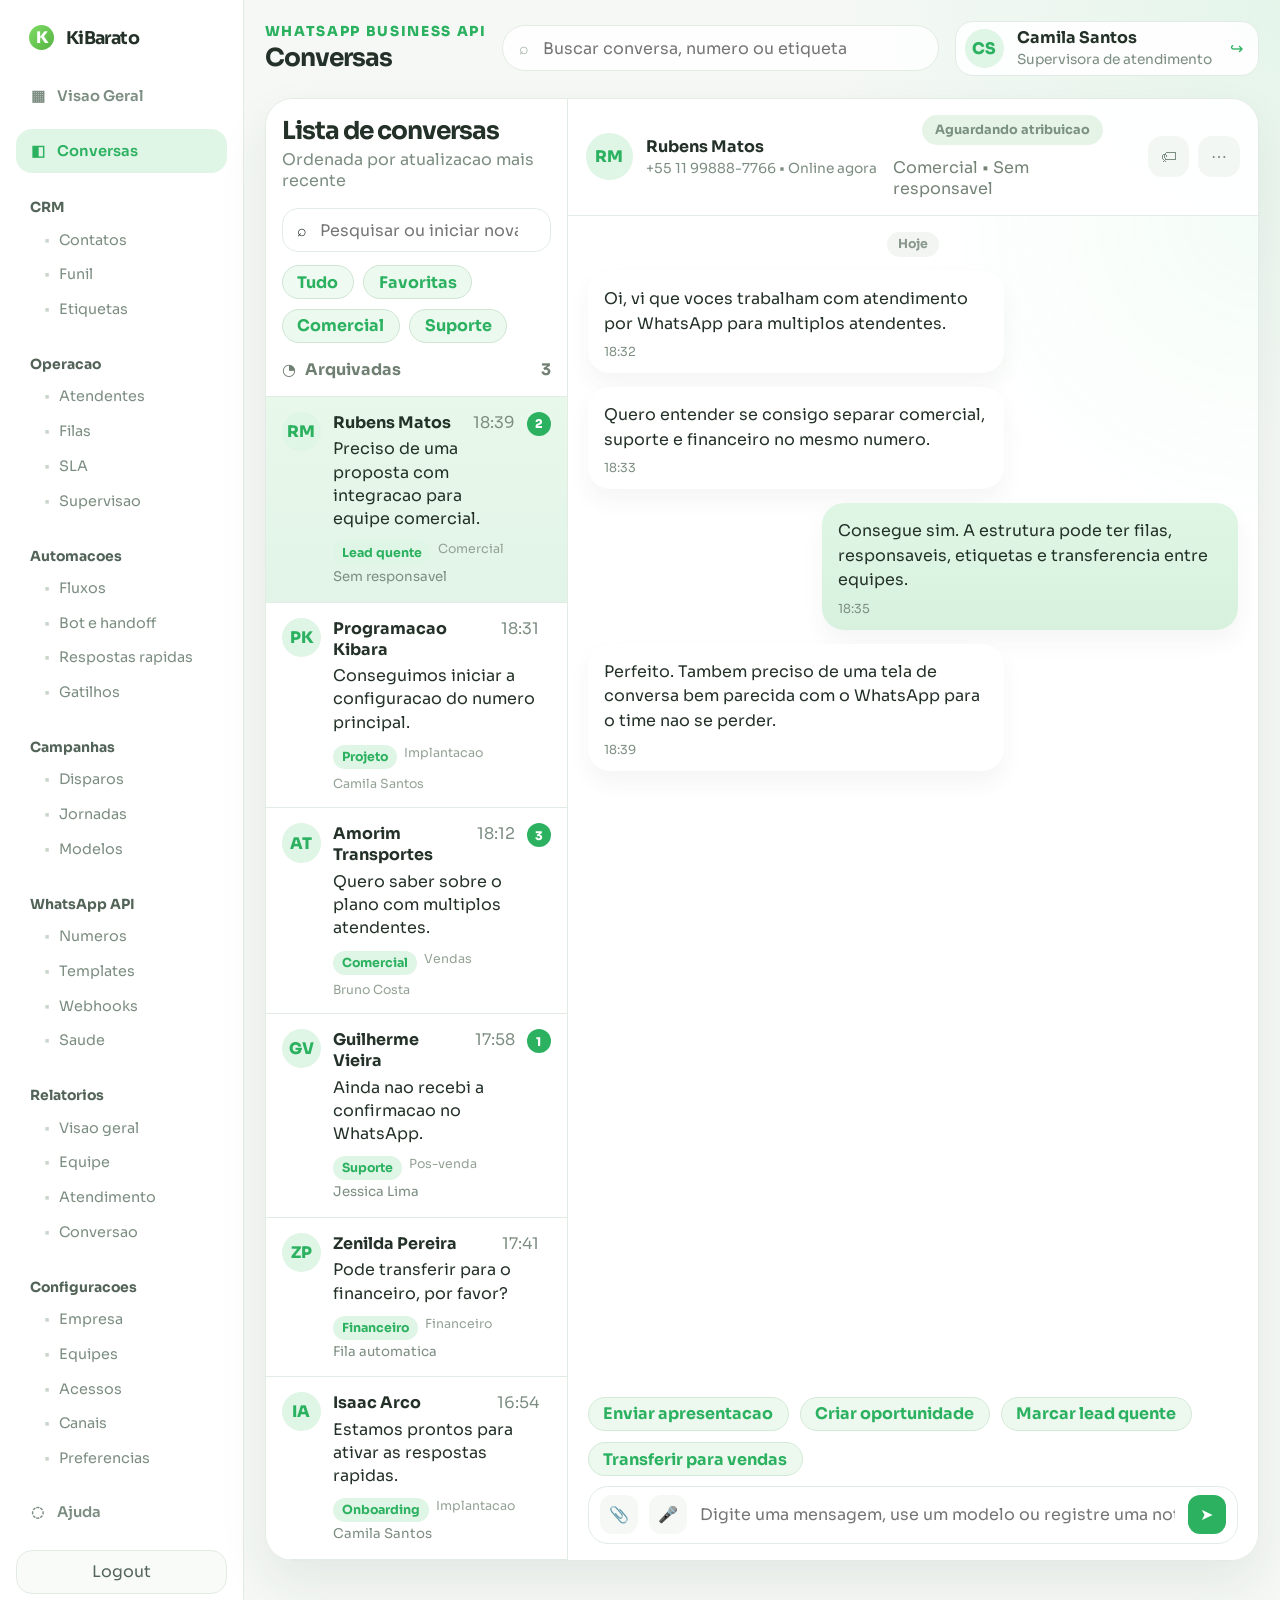
==== dashboard-atendimento-whatsapp/index.html @ d77c612b "Add WhatsApp service dashboard template" ====
<!doctype html>
<html lang="pt-BR">
  <head>
    <meta charset="utf-8" />
    <meta http-equiv="X-UA-Compatible" content="IE=edge" />
    <meta name="viewport" content="width=device-width, initial-scale=1" />
    <title>Dashboard Atendimento WhatsApp | Template</title>
    <meta
      name="description"
      content="Template de dashboard para sistema de atendimento via WhatsApp com sidebar, lista de conversas, area de chat, status e acoes operacionais."
    />
    <meta name="theme-color" content="#f6faf6" />
    <meta name="robots" content="index, follow" />
    <link rel="canonical" href="https://rubensmatos.github.io/dashboard-atendimento-whatsapp/" />
    <link rel="icon" href="/favicon.ico" sizes="any" />
    <link rel="icon" href="/assets/img/favicon.svg" type="image/svg+xml" />
    <link rel="stylesheet" href="/dashboard-atendimento-whatsapp/assets/css/styles.css" />
  </head>
  <body>
    <a class="skip-link" href="#conteudo">Pular para o conteudo principal</a>

    <main class="app-shell" id="conteudo">
      <aside class="sidebar">
        <div class="brand">
          <div class="brand-mark">K</div>
          <div class="brand-copy">
            <strong>KiBarato</strong>
          </div>
        </div>

        <nav class="sidebar-nav" aria-label="Principal">
          <a class="nav-item" href="#visao-geral">
            <span class="nav-icon">▦</span>
            <span>Visao Geral</span>
          </a>
          <a class="nav-item is-active" href="#conversas">
            <span class="nav-icon">◧</span>
            <span>Conversas</span>
          </a>

          <div class="nav-group">
            <h2>CRM</h2>
            <a href="#crm">Contatos</a>
            <a href="#crm">Funil</a>
            <a href="#crm">Etiquetas</a>
          </div>

          <div class="nav-group">
            <h2>Operacao</h2>
            <a href="#operacao">Atendentes</a>
            <a href="#operacao">Filas</a>
            <a href="#operacao">SLA</a>
            <a href="#operacao">Supervisao</a>
          </div>

          <div class="nav-group">
            <h2>Automacoes</h2>
            <a href="#automacoes">Fluxos</a>
            <a href="#automacoes">Bot e handoff</a>
            <a href="#automacoes">Respostas rapidas</a>
            <a href="#automacoes">Gatilhos</a>
          </div>

          <div class="nav-group">
            <h2>Campanhas</h2>
            <a href="#campanhas">Disparos</a>
            <a href="#campanhas">Jornadas</a>
            <a href="#campanhas">Modelos</a>
          </div>

          <div class="nav-group">
            <h2>WhatsApp API</h2>
            <a href="#api">Numeros</a>
            <a href="#api">Templates</a>
            <a href="#api">Webhooks</a>
            <a href="#api">Saude</a>
          </div>

          <div class="nav-group">
            <h2>Relatorios</h2>
            <a href="#relatorios">Visao geral</a>
            <a href="#relatorios">Equipe</a>
            <a href="#relatorios">Atendimento</a>
            <a href="#relatorios">Conversao</a>
          </div>

          <div class="nav-group">
            <h2>Configuracoes</h2>
            <a href="#configuracoes">Empresa</a>
            <a href="#configuracoes">Equipes</a>
            <a href="#configuracoes">Acessos</a>
            <a href="#configuracoes">Canais</a>
            <a href="#configuracoes">Preferencias</a>
          </div>

          <a class="nav-item" href="#ajuda">
            <span class="nav-icon">◌</span>
            <span>Ajuda</span>
          </a>
        </nav>

        <button class="logout-button" type="button">Logout</button>
      </aside>

      <section class="workspace">
        <header class="topbar">
          <div class="topbar-title">
            <span>WHATSAPP BUSINESS API</span>
            <strong>Conversas</strong>
          </div>

          <div class="topbar-search">
            <span class="search-icon">⌕</span>
            <input type="search" placeholder="Buscar conversa, numero ou etiqueta" />
          </div>

          <div class="user-card">
            <div class="user-avatar">CS</div>
            <div>
              <strong>Camila Santos</strong>
              <span>Supervisora de atendimento</span>
            </div>
            <button type="button" aria-label="Sair">↪</button>
          </div>
        </header>

        <div class="content-grid">
          <section class="conversation-list" id="conversas">
            <div class="panel-header">
              <h1>Lista de conversas</h1>
              <p>Ordenada por atualizacao mais recente</p>
            </div>

            <div class="inner-search">
              <span>⌕</span>
              <input type="search" placeholder="Pesquisar ou iniciar nova conversa" />
            </div>

            <div class="filters">
              <button class="chip active" type="button">Tudo</button>
              <button class="chip" type="button">Favoritas</button>
              <button class="chip" type="button">Comercial</button>
              <button class="chip" type="button">Suporte</button>
            </div>

            <div class="archive-row">
              <span>◔</span>
              <strong>Arquivadas</strong>
              <b>3</b>
            </div>

            <article class="conversation-item is-selected">
              <div class="avatar">RM</div>
              <div class="conversation-body">
                <div class="conversation-top">
                  <strong>Rubens Matos</strong>
                  <span>18:39</span>
                </div>
                <p>Preciso de uma proposta com integracao para equipe comercial.</p>
                <div class="meta-tags">
                  <span class="tag lead">Lead quente</span>
                  <span>Comercial</span>
                </div>
                <small>Sem responsavel</small>
              </div>
              <div class="unread">2</div>
            </article>

            <article class="conversation-item">
              <div class="avatar">PK</div>
              <div class="conversation-body">
                <div class="conversation-top">
                  <strong>Programacao Kibara</strong>
                  <span>18:31</span>
                </div>
                <p>Conseguimos iniciar a configuracao do numero principal.</p>
                <div class="meta-tags">
                  <span class="tag project">Projeto</span>
                  <span>Implantacao</span>
                  <span>Camila Santos</span>
                </div>
              </div>
            </article>

            <article class="conversation-item">
              <div class="avatar">AT</div>
              <div class="conversation-body">
                <div class="conversation-top">
                  <strong>Amorim Transportes</strong>
                  <span>18:12</span>
                </div>
                <p>Quero saber sobre o plano com multiplos atendentes.</p>
                <div class="meta-tags">
                  <span class="tag commercial">Comercial</span>
                  <span>Vendas</span>
                  <span>Bruno Costa</span>
                </div>
              </div>
              <div class="unread">3</div>
            </article>

            <article class="conversation-item">
              <div class="avatar">GV</div>
              <div class="conversation-body">
                <div class="conversation-top">
                  <strong>Guilherme Vieira</strong>
                  <span>17:58</span>
                </div>
                <p>Ainda nao recebi a confirmacao no WhatsApp.</p>
                <div class="meta-tags">
                  <span class="tag support">Suporte</span>
                  <span>Pos-venda</span>
                </div>
                <small>Jessica Lima</small>
              </div>
              <div class="unread">1</div>
            </article>

            <article class="conversation-item">
              <div class="avatar">ZP</div>
              <div class="conversation-body">
                <div class="conversation-top">
                  <strong>Zenilda Pereira</strong>
                  <span>17:41</span>
                </div>
                <p>Pode transferir para o financeiro, por favor?</p>
                <div class="meta-tags">
                  <span class="tag finance">Financeiro</span>
                  <span>Financeiro</span>
                </div>
                <small>Fila automatica</small>
              </div>
            </article>

            <article class="conversation-item">
              <div class="avatar">IA</div>
              <div class="conversation-body">
                <div class="conversation-top">
                  <strong>Isaac Arco</strong>
                  <span>16:54</span>
                </div>
                <p>Estamos prontos para ativar as respostas rapidas.</p>
                <div class="meta-tags">
                  <span class="tag onboarding">Onboarding</span>
                  <span>Implantacao</span>
                </div>
                <small>Camila Santos</small>
              </div>
            </article>
          </section>

          <section class="chat-panel">
            <header class="chat-header">
              <div class="chat-contact">
                <div class="avatar large">RM</div>
                <div>
                  <strong>Rubens Matos</strong>
                  <span>+55 11 99888-7766 • Online agora</span>
                </div>
              </div>

              <div class="chat-status">
                <span class="pill waiting">Aguardando atribuicao</span>
                <span>Comercial • Sem responsavel</span>
              </div>

              <div class="chat-actions">
                <button type="button" aria-label="Etiqueta">🏷</button>
                <button type="button" aria-label="Mais">⋯</button>
              </div>
            </header>

            <div class="messages">
              <div class="day-separator">Hoje</div>

              <article class="message incoming">
                <p>Oi, vi que voces trabalham com atendimento por WhatsApp para multiplos atendentes.</p>
                <time>18:32</time>
              </article>

              <article class="message incoming">
                <p>Quero entender se consigo separar comercial, suporte e financeiro no mesmo numero.</p>
                <time>18:33</time>
              </article>

              <article class="message outgoing">
                <p>Consegue sim. A estrutura pode ter filas, responsaveis, etiquetas e transferencia entre equipes.</p>
                <time>18:35</time>
              </article>

              <article class="message incoming">
                <p>Perfeito. Tambem preciso de uma tela de conversa bem parecida com o WhatsApp para o time nao se perder.</p>
                <time>18:39</time>
              </article>
            </div>

            <div class="quick-actions">
              <button type="button">Enviar apresentacao</button>
              <button type="button">Criar oportunidade</button>
              <button type="button">Marcar lead quente</button>
              <button type="button">Transferir para vendas</button>
            </div>

            <form class="composer" action="#" method="post">
              <button type="button" aria-label="Anexo">📎</button>
              <button type="button" aria-label="Audio">🎤</button>
              <input
                type="text"
                placeholder="Digite uma mensagem, use um modelo ou registre uma nota interna..."
              />
              <button class="send-button" type="submit" aria-label="Enviar">➤</button>
            </form>
          </section>
        </div>
      </section>
    </main>

    <script src="/dashboard-atendimento-whatsapp/assets/js/main.js"></script>
  </body>
</html>
---- dashboard-atendimento-whatsapp/assets/css/styles.css ----
@font-face {
  font-family: "Sora";
  src: url("/assets/fonts/sora-latin.woff2") format("woff2");
  font-weight: 100 900;
  font-style: normal;
  font-display: swap;
}

:root {
  --bg: #f5f8f5;
  --surface: #ffffff;
  --surface-soft: #f7fbf8;
  --line: #e3ece4;
  --ink: #243128;
  --ink-soft: #7c8d81;
  --green: #2bb160;
  --green-soft: #dff5e5;
  --green-soft-2: #ecf9ef;
  --shadow: 0 22px 50px rgba(33, 61, 42, 0.08);
  --radius: 22px;
}

* { box-sizing: border-box; }
html { scroll-behavior: smooth; }
body {
  margin: 0;
  font-family: "Sora", "Segoe UI", sans-serif;
  color: var(--ink);
  background:
    radial-gradient(circle at top right, rgba(110, 224, 157, 0.12), transparent 22%),
    var(--bg);
  -webkit-font-smoothing: antialiased;
  text-rendering: optimizeLegibility;
}

button, input { font: inherit; }
a { color: inherit; }

.skip-link {
  position: absolute;
  top: -100px;
  left: 50%;
  transform: translateX(-50%);
  background: var(--green);
  color: #fff;
  padding: 0.7rem 1rem;
  border-radius: 999px;
  z-index: 50;
}

.skip-link:focus { top: 10px; }

.app-shell {
  min-height: 100vh;
  display: grid;
  grid-template-columns: 244px 1fr;
}

.sidebar {
  padding: 1.1rem 1rem;
  border-right: 1px solid var(--line);
  background: #fff;
  display: flex;
  flex-direction: column;
  gap: 1rem;
}

.brand {
  display: flex;
  align-items: center;
  gap: 0.7rem;
  padding: 0.45rem 0.8rem;
}

.brand-mark {
  width: 1.6rem;
  height: 1.6rem;
  border-radius: 50%;
  display: grid;
  place-items: center;
  background: linear-gradient(135deg, #7fdc66, #54b241);
  color: #fff;
  font-weight: 800;
}

.brand-copy strong {
  font-size: 1.1rem;
  letter-spacing: -0.03em;
}

.sidebar-nav {
  display: grid;
  gap: 0.7rem;
}

.nav-item,
.nav-group a {
  text-decoration: none;
  color: var(--ink-soft);
}

.nav-item {
  min-height: 44px;
  border-radius: 16px;
  display: flex;
  align-items: center;
  gap: 0.7rem;
  padding: 0 0.85rem;
  font-size: 0.92rem;
  font-weight: 600;
}

.nav-item.is-active {
  background: var(--green-soft);
  color: var(--green);
}

.nav-icon {
  width: 1rem;
  text-align: center;
}

.nav-group {
  display: grid;
  gap: 0.35rem;
  padding: 0.35rem 0;
}

.nav-group h2 {
  margin: 0.55rem 0 0.2rem;
  padding: 0 0.85rem;
  color: #526357;
  font-size: 0.87rem;
}

.nav-group a {
  padding: 0.35rem 0.85rem 0.35rem 1.75rem;
  font-size: 0.9rem;
}

.nav-group a::before {
  content: "•";
  color: #cad6cb;
  margin-right: 0.55rem;
}

.logout-button {
  margin-top: auto;
  min-height: 44px;
  border: 1px solid var(--line);
  border-radius: 16px;
  background: #f8fbf8;
  color: #536458;
  cursor: pointer;
}

.workspace {
  padding: 1.3rem;
}

.topbar {
  display: grid;
  grid-template-columns: auto minmax(0, 1fr) auto;
  align-items: center;
  gap: 1rem;
}

.topbar-title span {
  display: block;
  color: var(--green);
  font-size: 0.86rem;
  font-weight: 800;
  letter-spacing: 0.12em;
}

.topbar-title strong {
  display: block;
  margin-top: 0.12rem;
  font-size: 1.55rem;
  letter-spacing: -0.04em;
}

.topbar-search {
  min-height: 46px;
  display: flex;
  align-items: center;
  gap: 0.7rem;
  padding: 0 1rem;
  border: 1px solid var(--line);
  border-radius: 999px;
  background: rgba(255, 255, 255, 0.82);
}

.search-icon { color: #9dac9e; }

.topbar-search input {
  width: 100%;
  border: 0;
  background: transparent;
  color: var(--ink);
}

.user-card {
  min-width: 245px;
  display: flex;
  align-items: center;
  gap: 0.8rem;
  padding: 0.35rem 0.55rem;
  border: 1px solid var(--line);
  border-radius: 18px;
  background: rgba(255, 255, 255, 0.9);
}

.user-avatar,
.avatar {
  width: 2.45rem;
  height: 2.45rem;
  border-radius: 50%;
  display: grid;
  place-items: center;
  background: var(--green-soft);
  color: var(--green);
  font-weight: 800;
}

.user-card strong,
.chat-contact strong,
.conversation-top strong {
  display: block;
}

.user-card span,
.chat-contact span {
  color: var(--ink-soft);
  font-size: 0.86rem;
}

.user-card button {
  margin-left: auto;
  border: 0;
  background: transparent;
  color: var(--green);
  cursor: pointer;
}

.content-grid {
  margin-top: 1.35rem;
  display: grid;
  grid-template-columns: 302px 1fr;
  gap: 0;
  min-height: calc(100vh - 140px);
  border: 1px solid var(--line);
  border-radius: 28px;
  background: rgba(255,255,255,0.82);
  overflow: hidden;
  box-shadow: var(--shadow);
}

.conversation-list,
.chat-panel {
  background: rgba(255,255,255,0.88);
}

.conversation-list {
  border-right: 1px solid var(--line);
}

.panel-header {
  padding: 1rem 1rem 0.4rem;
}

.panel-header h1 {
  margin: 0;
  font-size: 1.55rem;
  letter-spacing: -0.04em;
}

.panel-header p {
  margin: 0.2rem 0 0;
  color: var(--ink-soft);
}

.inner-search {
  margin: 0.7rem 1rem 0;
  min-height: 44px;
  display: flex;
  align-items: center;
  gap: 0.65rem;
  padding: 0 0.9rem;
  border: 1px solid var(--line);
  border-radius: 16px;
  background: #fff;
}

.inner-search input {
  width: 100%;
  border: 0;
  background: transparent;
}

.filters {
  display: flex;
  flex-wrap: wrap;
  gap: 0.6rem;
  padding: 0.8rem 1rem 0;
}

.chip {
  min-height: 34px;
  padding: 0 0.9rem;
  border-radius: 999px;
  border: 1px solid #cfe6d4;
  background: var(--green-soft-2);
  color: var(--green);
  cursor: pointer;
  font-weight: 700;
}

.chip.active {
  background: #effaf2;
}

.archive-row {
  display: flex;
  align-items: center;
  gap: 0.6rem;
  padding: 1rem;
  color: #6f7f72;
  border-bottom: 1px solid var(--line);
}

.archive-row b { margin-left: auto; }

.conversation-item {
  display: grid;
  grid-template-columns: auto 1fr auto;
  gap: 0.75rem;
  padding: 0.95rem 1rem;
  border-bottom: 1px solid var(--line);
}

.conversation-item.is-selected {
  background: linear-gradient(180deg, #e8f8eb, #e2f4e8);
}

.conversation-body p {
  margin: 0.28rem 0 0;
  line-height: 1.45;
}

.conversation-top {
  display: flex;
  justify-content: space-between;
  gap: 0.75rem;
}

.conversation-top span,
.conversation-body small {
  color: var(--ink-soft);
}

.meta-tags {
  display: flex;
  flex-wrap: wrap;
  gap: 0.45rem;
  margin-top: 0.7rem;
  font-size: 0.78rem;
  color: #94a396;
}

.tag {
  display: inline-flex;
  align-items: center;
  min-height: 24px;
  padding: 0 0.55rem;
  border-radius: 999px;
  font-weight: 700;
}

.tag.lead,
.tag.project,
.tag.commercial,
.tag.support,
.tag.finance,
.tag.onboarding {
  background: var(--green-soft);
  color: var(--green);
}

.unread {
  width: 1.5rem;
  height: 1.5rem;
  border-radius: 50%;
  display: grid;
  place-items: center;
  background: var(--green);
  color: #fff;
  font-size: 0.75rem;
  font-weight: 800;
}

.chat-panel {
  display: grid;
  grid-template-rows: auto 1fr auto auto;
}

.chat-header {
  display: grid;
  grid-template-columns: auto 1fr auto;
  align-items: center;
  gap: 1rem;
  padding: 1rem 1.15rem;
  border-bottom: 1px solid var(--line);
}

.avatar.large {
  width: 2.9rem;
  height: 2.9rem;
}

.chat-contact {
  display: flex;
  align-items: center;
  gap: 0.85rem;
}

.chat-status {
  display: flex;
  justify-content: center;
  gap: 0.75rem;
  flex-wrap: wrap;
  color: #758476;
}

.pill {
  display: inline-flex;
  align-items: center;
  min-height: 30px;
  padding: 0 0.8rem;
  border-radius: 999px;
  font-size: 0.8rem;
  font-weight: 700;
}

.pill.waiting {
  background: #e6f3e7;
  color: #7a9180;
}

.chat-actions {
  display: flex;
  gap: 0.55rem;
}

.chat-actions button,
.composer button {
  border: 0;
  background: transparent;
  cursor: pointer;
}

.chat-actions button {
  width: 2.6rem;
  height: 2.6rem;
  border-radius: 14px;
  background: #f3f7f3;
  color: #7c8d81;
}

.messages {
  padding: 1rem 1.25rem 1.2rem;
  display: flex;
  flex-direction: column;
  gap: 0.85rem;
  background:
    radial-gradient(circle at top right, rgba(120, 227, 159, 0.08), transparent 25%),
    #fff;
}

.day-separator {
  align-self: center;
  padding: 0.3rem 0.7rem;
  border-radius: 999px;
  background: #f2f5f2;
  color: #89988c;
  font-size: 0.78rem;
  font-weight: 700;
}

.message {
  max-width: min(64%, 520px);
  padding: 1rem 1rem 0.8rem;
  border-radius: 22px;
  box-shadow: 0 12px 22px rgba(30, 54, 38, 0.05);
}

.message p {
  margin: 0;
  line-height: 1.55;
}

.message time {
  display: block;
  margin-top: 0.5rem;
  color: var(--ink-soft);
  font-size: 0.78rem;
}

.incoming {
  background: #fff;
}

.outgoing {
  align-self: flex-end;
  background: linear-gradient(180deg, #dff6e5, #d8f1de);
}

.quick-actions {
  display: flex;
  flex-wrap: wrap;
  gap: 0.7rem;
  padding: 0.9rem 1.25rem 0.6rem;
}

.quick-actions button {
  min-height: 34px;
  padding: 0 0.9rem;
  border-radius: 999px;
  border: 1px solid #d4ead8;
  background: #edf8ef;
  color: var(--green);
  font-weight: 700;
}

.composer {
  display: grid;
  grid-template-columns: auto auto 1fr auto;
  align-items: center;
  gap: 0.65rem;
  margin: 0 1.25rem 1rem;
  padding: 0.55rem 0.7rem;
  border-radius: 20px;
  border: 1px solid var(--line);
  background: #fff;
}

.composer input {
  width: 100%;
  border: 0;
  background: transparent;
  color: var(--ink);
}

.composer button {
  width: 2.4rem;
  height: 2.4rem;
  border-radius: 12px;
  background: #f5f8f5;
}

.send-button {
  background: var(--green) !important;
  color: #fff;
}

@media (max-width: 1180px) {
  .app-shell {
    grid-template-columns: 220px 1fr;
  }

  .topbar {
    grid-template-columns: 1fr;
  }

  .content-grid {
    grid-template-columns: 300px 1fr;
  }
}

@media (max-width: 920px) {
  .app-shell {
    grid-template-columns: 1fr;
  }

  .sidebar {
    display: none;
  }

  .workspace {
    padding: 1rem;
  }

  .content-grid {
    grid-template-columns: 1fr;
  }

  .conversation-list {
    border-right: 0;
    border-bottom: 1px solid var(--line);
  }

  .chat-header {
    grid-template-columns: 1fr;
  }

  .chat-status {
    justify-content: flex-start;
  }

  .message {
    max-width: 88%;
  }
}

@media (max-width: 620px) {
  .workspace { padding: 0.7rem; }
  .quick-actions { padding-inline: 0.9rem; }
  .composer {
    grid-template-columns: auto 1fr auto;
  }
  .composer button:nth-child(2) { display: none; }
}
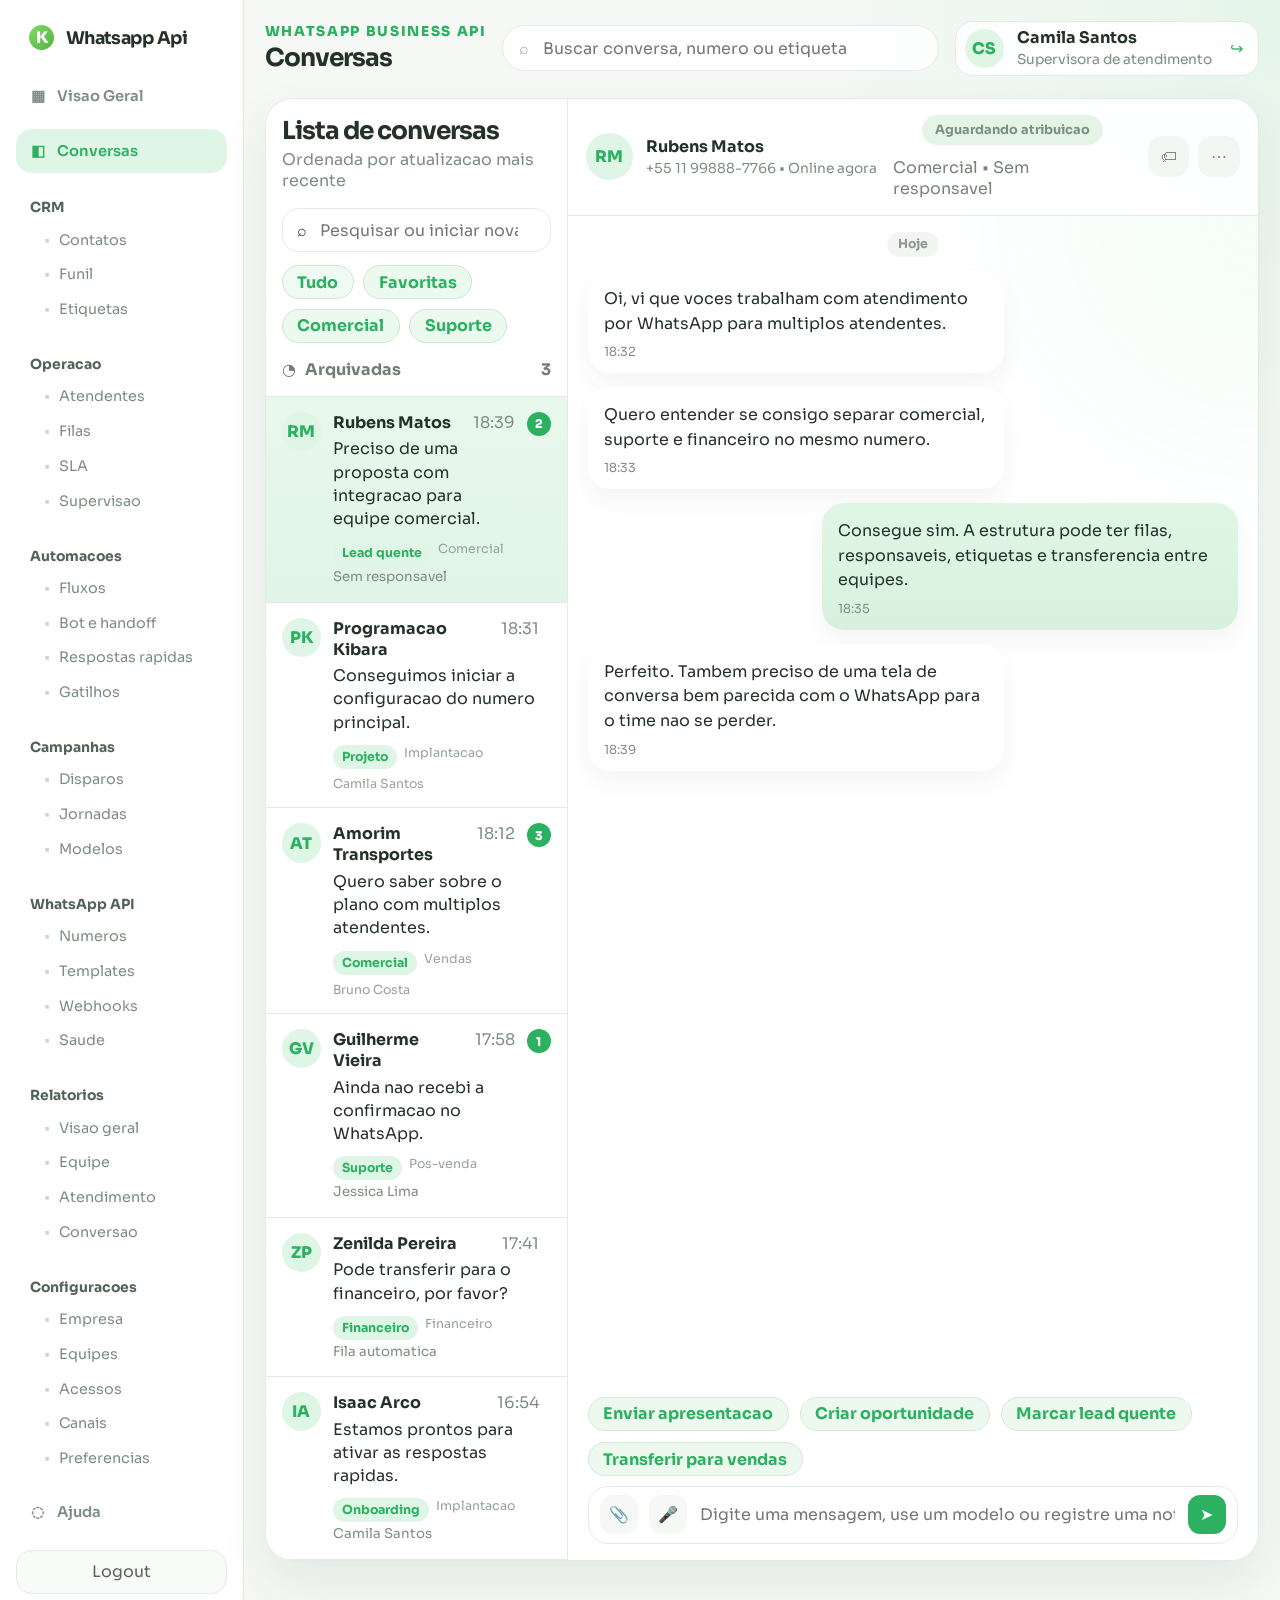
==== commit 11808259: "Rename WhatsApp dashboard brand" ====
--- a/dashboard-atendimento-whatsapp/index.html
+++ b/dashboard-atendimento-whatsapp/index.html
@@ -24,7 +24,7 @@
         <div class="brand">
           <div class="brand-mark">K</div>
           <div class="brand-copy">
-            <strong>KiBarato</strong>
+            <strong>Whatsapp Api</strong>
           </div>
         </div>
 
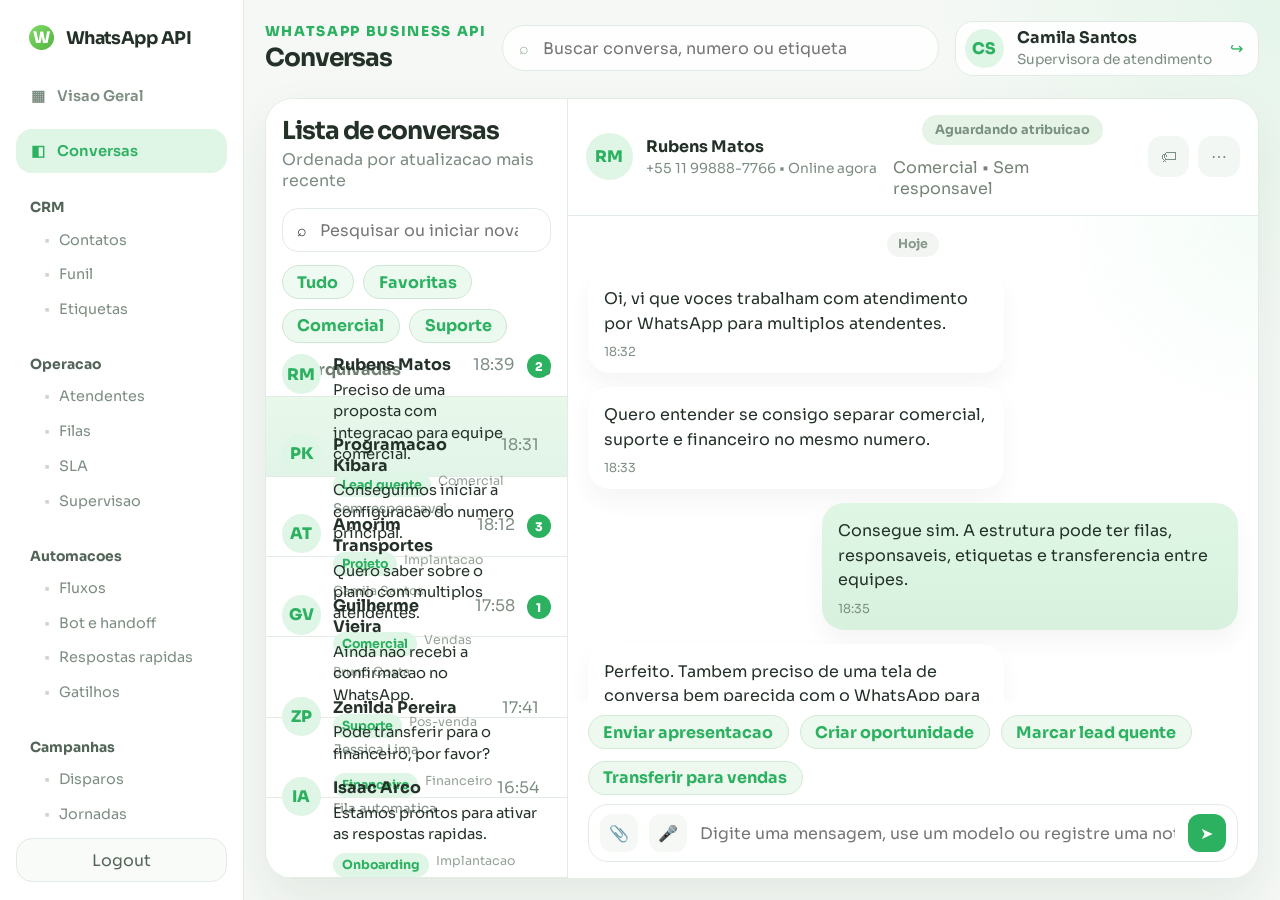
==== commit e67cde88: "Adjust WhatsApp dashboard viewport layout" ====
--- a/dashboard-atendimento-whatsapp/index.html
+++ b/dashboard-atendimento-whatsapp/index.html
@@ -22,9 +22,9 @@
     <main class="app-shell" id="conteudo">
       <aside class="sidebar">
         <div class="brand">
-          <div class="brand-mark">K</div>
+          <div class="brand-mark">W</div>
           <div class="brand-copy">
-            <strong>Whatsapp Api</strong>
+            <strong>WhatsApp API</strong>
           </div>
         </div>
 
--- a/dashboard-atendimento-whatsapp/assets/css/styles.css
+++ b/dashboard-atendimento-whatsapp/assets/css/styles.css
@@ -24,6 +24,7 @@
 html { scroll-behavior: smooth; }
 body {
   margin: 0;
+  min-height: 100dvh;
   font-family: "Sora", "Segoe UI", sans-serif;
   color: var(--ink);
   background:
@@ -31,6 +32,7 @@
     var(--bg);
   -webkit-font-smoothing: antialiased;
   text-rendering: optimizeLegibility;
+  overflow: hidden;
 }
 
 button, input { font: inherit; }
@@ -51,9 +53,10 @@
 .skip-link:focus { top: 10px; }
 
 .app-shell {
-  min-height: 100vh;
+  height: 100dvh;
   display: grid;
   grid-template-columns: 244px 1fr;
+  overflow: hidden;
 }
 
 .sidebar {
@@ -63,6 +66,8 @@
   display: flex;
   flex-direction: column;
   gap: 1rem;
+  min-height: 0;
+  overflow: hidden;
 }
 
 .brand {
@@ -91,6 +96,8 @@
 .sidebar-nav {
   display: grid;
   gap: 0.7rem;
+  min-height: 0;
+  overflow: hidden;
 }
 
 .nav-item,
@@ -156,6 +163,11 @@
 
 .workspace {
   padding: 1.3rem;
+  min-height: 0;
+  display: grid;
+  grid-template-rows: auto 1fr;
+  gap: 1.35rem;
+  overflow: hidden;
 }
 
 .topbar {
@@ -244,11 +256,10 @@
 }
 
 .content-grid {
-  margin-top: 1.35rem;
   display: grid;
   grid-template-columns: 302px 1fr;
   gap: 0;
-  min-height: calc(100vh - 140px);
+  min-height: 0;
   border: 1px solid var(--line);
   border-radius: 28px;
   background: rgba(255,255,255,0.82);
@@ -259,10 +270,15 @@
 .conversation-list,
 .chat-panel {
   background: rgba(255,255,255,0.88);
+  min-height: 0;
 }
 
 .conversation-list {
   border-right: 1px solid var(--line);
+  display: grid;
+  grid-template-rows: auto auto auto auto;
+  grid-auto-rows: minmax(0, 1fr);
+  overflow: hidden;
 }
 
 .panel-header {
@@ -334,8 +350,10 @@
 .conversation-item {
   display: grid;
   grid-template-columns: auto 1fr auto;
+  align-content: center;
   gap: 0.75rem;
-  padding: 0.95rem 1rem;
+  min-height: 0;
+  padding: 0.8rem 1rem;
   border-bottom: 1px solid var(--line);
 }
 
@@ -346,6 +364,7 @@
 .conversation-body p {
   margin: 0.28rem 0 0;
   line-height: 1.45;
+  font-size: 0.92rem;
 }
 
 .conversation-top {
@@ -363,7 +382,7 @@
   display: flex;
   flex-wrap: wrap;
   gap: 0.45rem;
-  margin-top: 0.7rem;
+  margin-top: 0.5rem;
   font-size: 0.78rem;
   color: #94a396;
 }
@@ -402,6 +421,7 @@
 .chat-panel {
   display: grid;
   grid-template-rows: auto 1fr auto auto;
+  overflow: hidden;
 }
 
 .chat-header {
@@ -472,6 +492,8 @@
   display: flex;
   flex-direction: column;
   gap: 0.85rem;
+  min-height: 0;
+  overflow: hidden;
   background:
     radial-gradient(circle at top right, rgba(120, 227, 159, 0.08), transparent 25%),
     #fff;
@@ -578,8 +600,14 @@
 }
 
 @media (max-width: 920px) {
+  body {
+    overflow: auto;
+  }
+
   .app-shell {
+    height: auto;
     grid-template-columns: 1fr;
+    overflow: visible;
   }
 
   .sidebar {
@@ -588,13 +616,17 @@
 
   .workspace {
     padding: 1rem;
+    display: block;
+    overflow: visible;
   }
 
   .content-grid {
+    min-height: auto;
     grid-template-columns: 1fr;
   }
 
   .conversation-list {
+    display: block;
     border-right: 0;
     border-bottom: 1px solid var(--line);
   }
@@ -614,6 +646,9 @@
 
 @media (max-width: 620px) {
   .workspace { padding: 0.7rem; }
+  .content-grid {
+    overflow: visible;
+  }
   .quick-actions { padding-inline: 0.9rem; }
   .composer {
     grid-template-columns: auto 1fr auto;
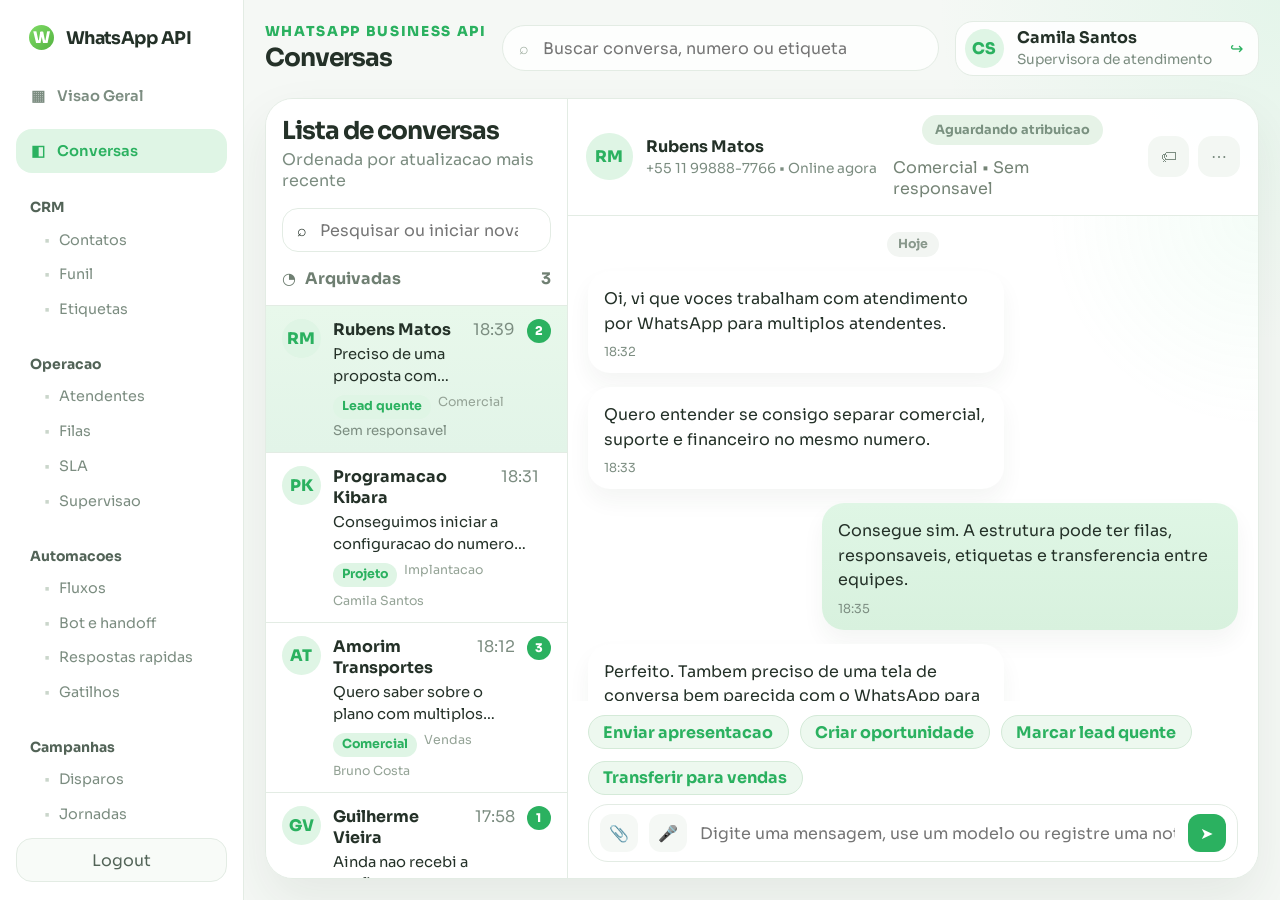
==== commit f275f419: "Refine WhatsApp conversation list layout" ====
--- a/dashboard-atendimento-whatsapp/index.html
+++ b/dashboard-atendimento-whatsapp/index.html
@@ -136,13 +136,6 @@
               <input type="search" placeholder="Pesquisar ou iniciar nova conversa" />
             </div>
 
-            <div class="filters">
-              <button class="chip active" type="button">Tudo</button>
-              <button class="chip" type="button">Favoritas</button>
-              <button class="chip" type="button">Comercial</button>
-              <button class="chip" type="button">Suporte</button>
-            </div>
-
             <div class="archive-row">
               <span>◔</span>
               <strong>Arquivadas</strong>
--- a/dashboard-atendimento-whatsapp/assets/css/styles.css
+++ b/dashboard-atendimento-whatsapp/assets/css/styles.css
@@ -275,9 +275,8 @@
 
 .conversation-list {
   border-right: 1px solid var(--line);
-  display: grid;
-  grid-template-rows: auto auto auto auto;
-  grid-auto-rows: minmax(0, 1fr);
+  display: flex;
+  flex-direction: column;
   overflow: hidden;
 }
 
@@ -350,10 +349,9 @@
 .conversation-item {
   display: grid;
   grid-template-columns: auto 1fr auto;
-  align-content: center;
   gap: 0.75rem;
-  min-height: 0;
-  padding: 0.8rem 1rem;
+  flex: 0 0 auto;
+  padding: 0.78rem 1rem;
   border-bottom: 1px solid var(--line);
 }
 
@@ -365,6 +363,10 @@
   margin: 0.28rem 0 0;
   line-height: 1.45;
   font-size: 0.92rem;
+  display: -webkit-box;
+  -webkit-box-orient: vertical;
+  -webkit-line-clamp: 2;
+  overflow: hidden;
 }
 
 .conversation-top {
@@ -384,6 +386,7 @@
   gap: 0.45rem;
   margin-top: 0.5rem;
   font-size: 0.78rem;
+  line-height: 1.25;
   color: #94a396;
 }
 
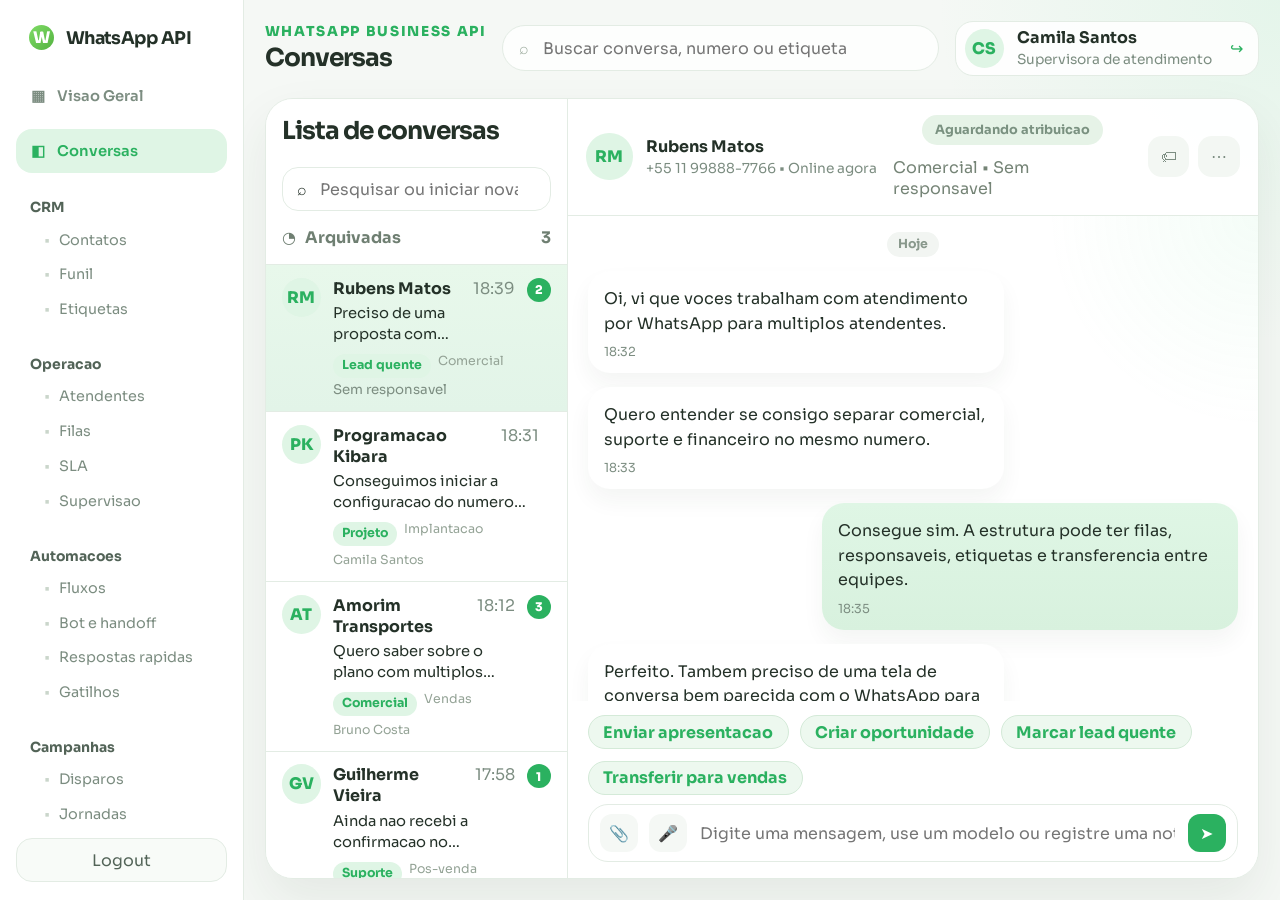
==== commit 06b85c26: "Enable conversation list scroll" ====
--- a/dashboard-atendimento-whatsapp/index.html
+++ b/dashboard-atendimento-whatsapp/index.html
@@ -128,7 +128,6 @@
           <section class="conversation-list" id="conversas">
             <div class="panel-header">
               <h1>Lista de conversas</h1>
-              <p>Ordenada por atualizacao mais recente</p>
             </div>
 
             <div class="inner-search">
--- a/dashboard-atendimento-whatsapp/assets/css/styles.css
+++ b/dashboard-atendimento-whatsapp/assets/css/styles.css
@@ -277,11 +277,12 @@
   border-right: 1px solid var(--line);
   display: flex;
   flex-direction: column;
-  overflow: hidden;
+  overflow-x: hidden;
+  overflow-y: auto;
 }
 
 .panel-header {
-  padding: 1rem 1rem 0.4rem;
+  padding: 1rem 1rem 0.65rem;
 }
 
 .panel-header h1 {
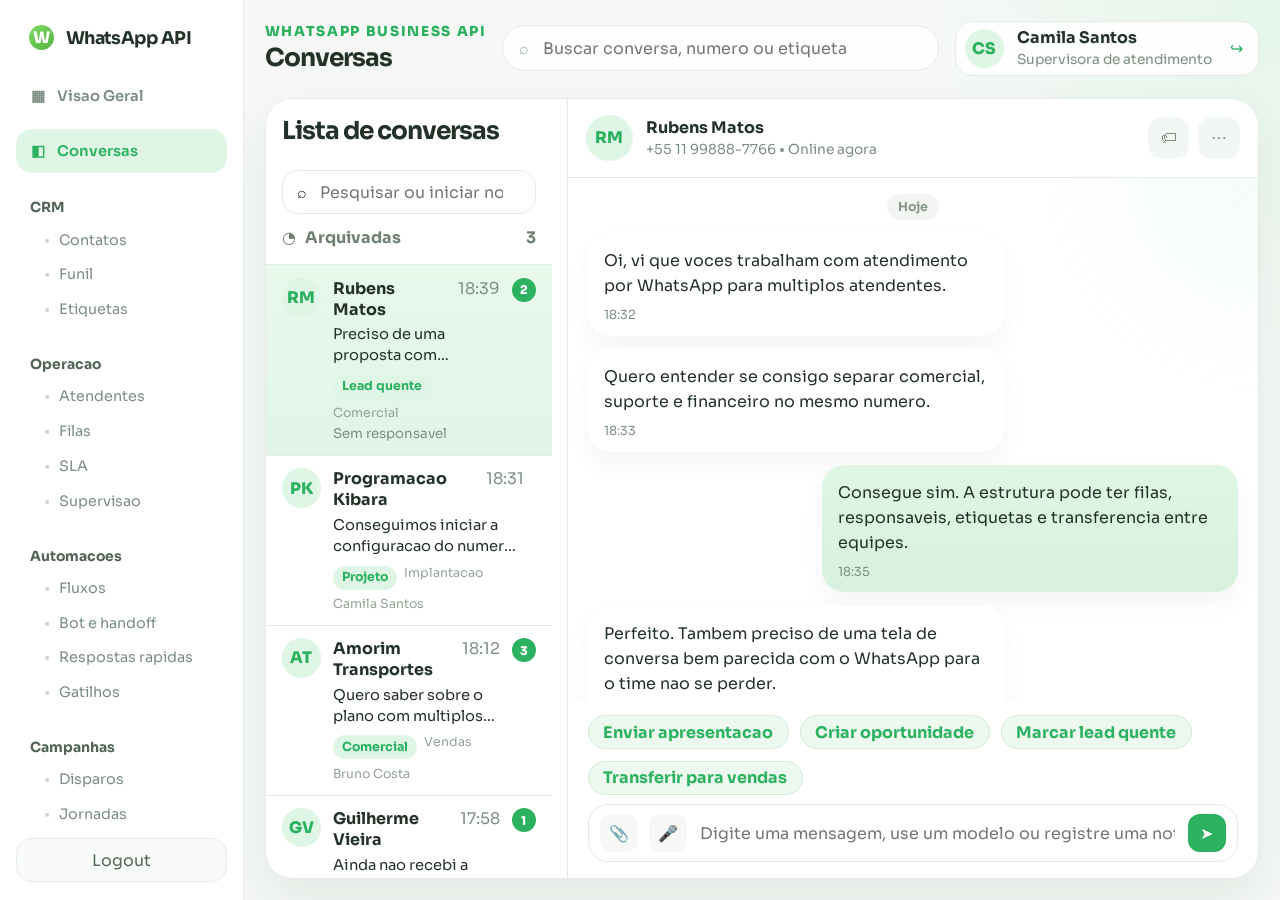
==== commit 3ff329d1: "Pin conversation list header and remove chat status" ====
--- a/dashboard-atendimento-whatsapp/index.html
+++ b/dashboard-atendimento-whatsapp/index.html
@@ -251,11 +251,6 @@
                 </div>
               </div>
 
-              <div class="chat-status">
-                <span class="pill waiting">Aguardando atribuicao</span>
-                <span>Comercial • Sem responsavel</span>
-              </div>
-
               <div class="chat-actions">
                 <button type="button" aria-label="Etiqueta">🏷</button>
                 <button type="button" aria-label="Mais">⋯</button>
--- a/dashboard-atendimento-whatsapp/assets/css/styles.css
+++ b/dashboard-atendimento-whatsapp/assets/css/styles.css
@@ -279,10 +279,15 @@
   flex-direction: column;
   overflow-x: hidden;
   overflow-y: auto;
+  scrollbar-gutter: stable;
 }
 
 .panel-header {
   padding: 1rem 1rem 0.65rem;
+  position: sticky;
+  top: 0;
+  z-index: 2;
+  background: rgba(255,255,255,0.96);
 }
 
 .panel-header h1 {
@@ -306,6 +311,9 @@
   border: 1px solid var(--line);
   border-radius: 16px;
   background: #fff;
+  position: sticky;
+  top: 4.45rem;
+  z-index: 2;
 }
 
 .inner-search input {
@@ -429,8 +437,8 @@
 }
 
 .chat-header {
-  display: grid;
-  grid-template-columns: auto 1fr auto;
+  display: flex;
+  justify-content: space-between;
   align-items: center;
   gap: 1rem;
   padding: 1rem 1.15rem;
@@ -636,7 +644,8 @@
   }
 
   .chat-header {
-    grid-template-columns: 1fr;
+    align-items: flex-start;
+    flex-wrap: wrap;
   }
 
   .chat-status {
